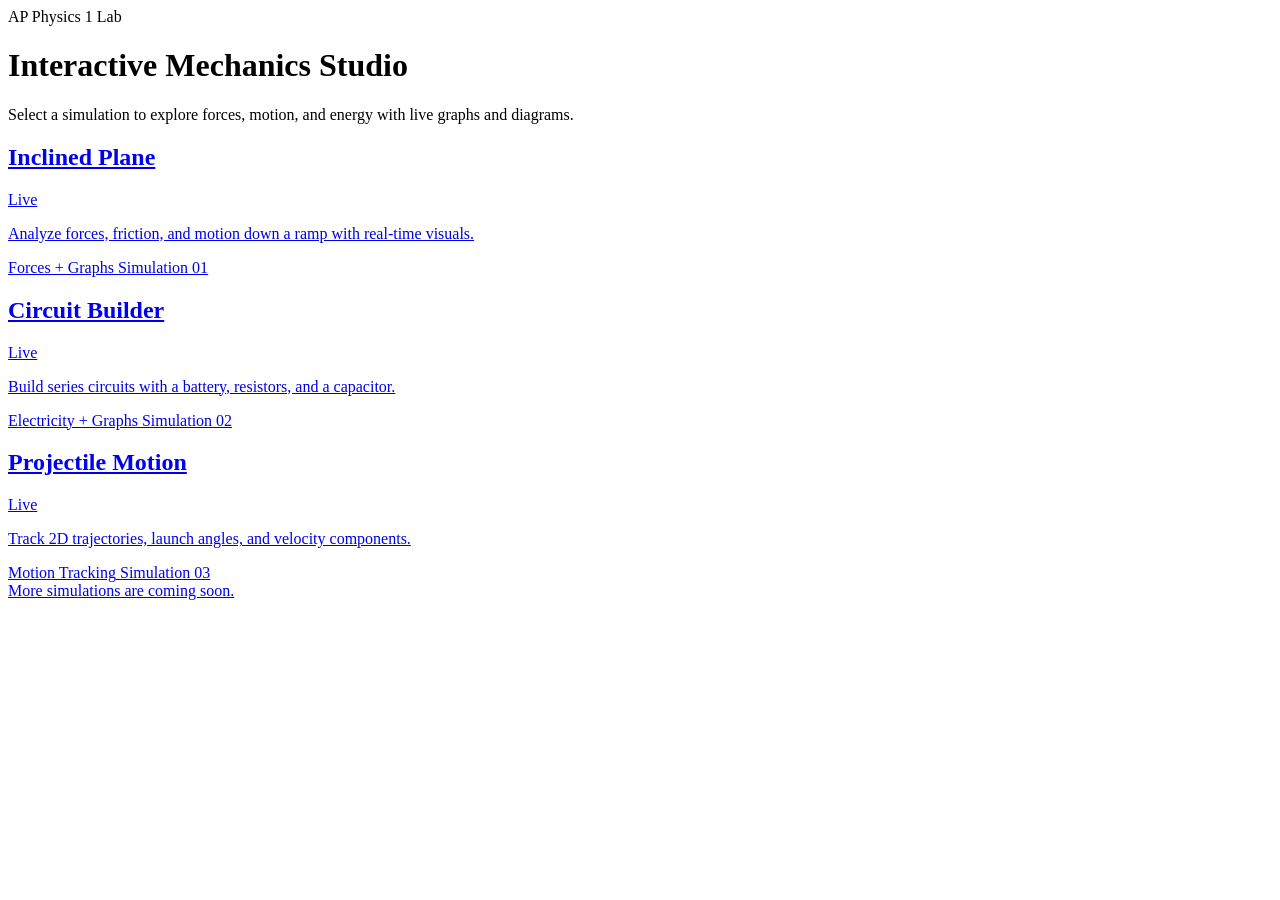
==== index.html @ 753009b0 "Create index.html" ====
<!DOCTYPE html>
<html lang="en">
<head>
    <meta charset="UTF-8">
    <meta name="viewport" content="width=device-width, initial-scale=1.0">
    <title>Physics Sim Lab</title>
    <link rel="preconnect" href="https://fonts.googleapis.com">
    <link rel="preconnect" href="https://fonts.gstatic.com" crossorigin>
    <link href="https://fonts.googleapis.com/css2?family=Fraunces:wght@600;700&family=Space+Grotesk:wght@400;500;600&display=swap" rel="stylesheet">
    <link rel="stylesheet" href="menu.css">
</head>
<body>
    <header class="menu-hero">
        <span class="menu-hero__badge">AP Physics 1 Lab</span>
        <h1>Interactive Mechanics Studio</h1>
        <p>Select a simulation to explore forces, motion, and energy with live graphs and diagrams.</p>
    </header>

    <main class="menu-grid">
        <a class="menu-card" href="inclined-plane.html">
            <div class="menu-card__header">
                <h2>Inclined Plane</h2>
                <span class="menu-card__tag">Live</span>
            </div>
            <p>Analyze forces, friction, and motion down a ramp with real-time visuals.</p>
            <div class="menu-card__meta">
                <span>Forces + Graphs</span>
                <span>Simulation 01</span>
            </div>
        </a>

        <a class="menu-card" href="circuit-builder.html">
            <div class="menu-card__header">
                <h2>Circuit Builder</h2>
                <span class="menu-card__tag">Live</span>
            </div>
            <p>Build series circuits with a battery, resistors, and a capacitor.</p>
            <div class="menu-card__meta">
                <span>Electricity + Graphs</span>
                <span>Simulation 02</span>
            </div>
        </a>

        <a class="menu-card" href="2d-motion.html">
            <div class="menu-card__header">
                    <h2>Projectile Motion</h2>
                <span class="menu-card__tag">Live</span>
            </div>
                <p>Track 2D trajectories, launch angles, and velocity components.</p>
            <div class="menu-card__meta">
                <span>Motion Tracking</span>
                <span>Simulation 03</span>
            </div>
        </div>
    </main>

    <footer class="menu-footer">More simulations are coming soon.</footer>
</body>
</html>
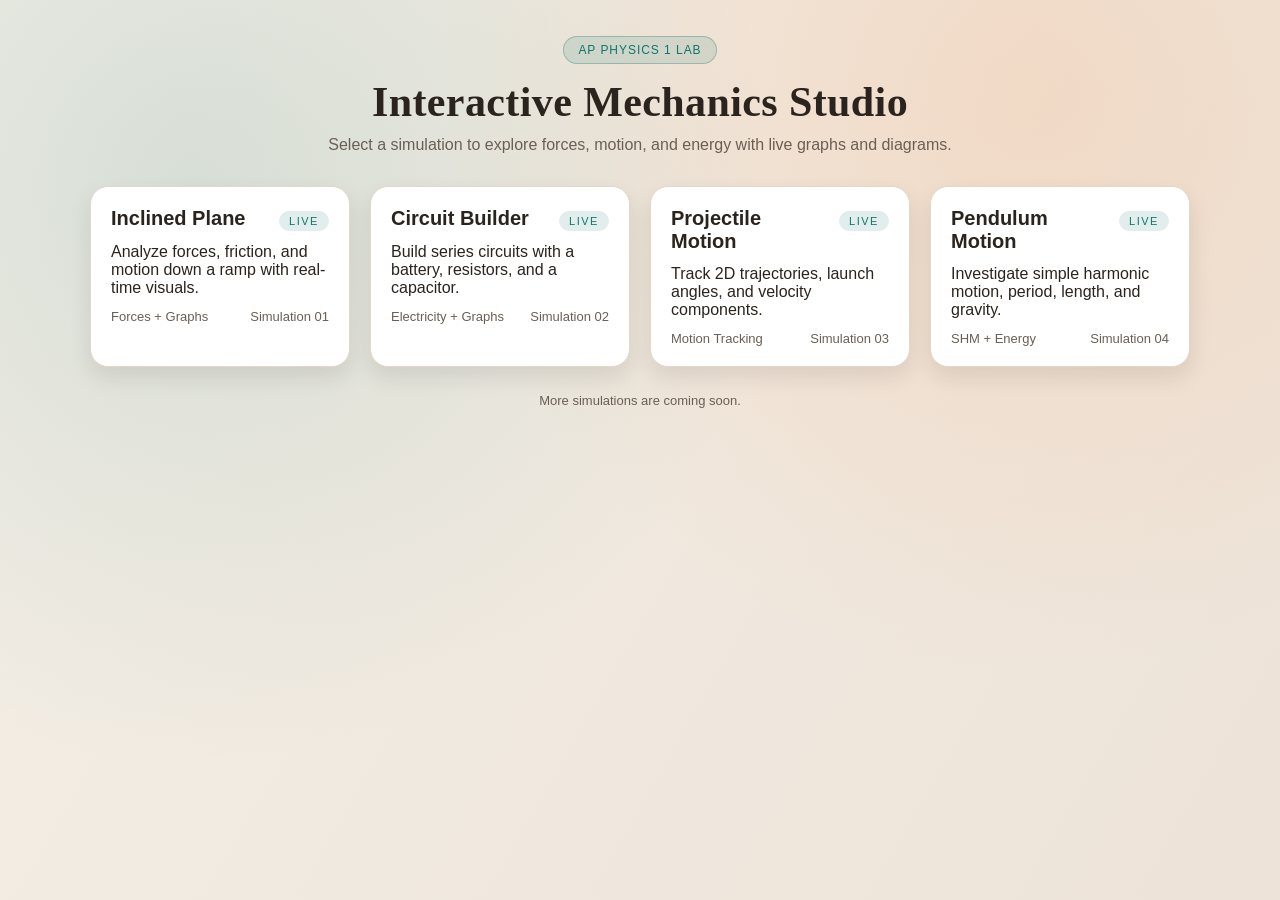
==== commit 1d424b5d: "Update index.html" ====
--- a/index.html
+++ b/index.html
@@ -43,15 +43,27 @@
 
         <a class="menu-card" href="2d-motion.html">
             <div class="menu-card__header">
-                    <h2>Projectile Motion</h2>
+                <h2>Projectile Motion</h2>
                 <span class="menu-card__tag">Live</span>
             </div>
-                <p>Track 2D trajectories, launch angles, and velocity components.</p>
+            <p>Track 2D trajectories, launch angles, and velocity components.</p>
             <div class="menu-card__meta">
                 <span>Motion Tracking</span>
                 <span>Simulation 03</span>
             </div>
-        </div>
+        </a>
+
+        <a class="menu-card" href="pendulum.html">
+            <div class="menu-card__header">
+                <h2>Pendulum Motion</h2>
+                <span class="menu-card__tag">Live</span>
+            </div>
+            <p>Investigate simple harmonic motion, period, length, and gravity.</p>
+            <div class="menu-card__meta">
+                <span>SHM + Energy</span>
+                <span>Simulation 04</span>
+            </div>
+        </a>
     </main>
 
     <footer class="menu-footer">More simulations are coming soon.</footer>
--- a/menu.css
+++ b/menu.css
@@ -0,0 +1,150 @@
+:root {
+    --bg: #f4efe7;
+    --bg-accent: #ede3d8;
+    --card: #ffffff;
+    --card-border: #e3d7c9;
+    --text: #2b241e;
+    --muted: #6b5f55;
+    --accent: #0f766e;
+    --accent-2: #f97316;
+    --shadow: 0 20px 45px rgba(34, 24, 16, 0.14);
+    --shadow-soft: 0 10px 22px rgba(34, 24, 16, 0.1);
+    --font-body: "Space Grotesk", -apple-system, BlinkMacSystemFont, "Segoe UI", sans-serif;
+    --font-display: "Fraunces", "Times New Roman", serif;
+}
+
+* {
+    box-sizing: border-box;
+    margin: 0;
+    padding: 0;
+    font-family: var(--font-body);
+}
+
+body {
+    background: radial-gradient(circle at 15% 20%, rgba(15, 118, 110, 0.12), transparent 45%),
+        radial-gradient(circle at 80% 10%, rgba(249, 115, 22, 0.12), transparent 45%),
+        linear-gradient(120deg, var(--bg), var(--bg-accent));
+    color: var(--text);
+    min-height: 100vh;
+    padding: 36px 20px 48px;
+    display: flex;
+    flex-direction: column;
+    align-items: center;
+}
+
+.menu-hero {
+    text-align: center;
+    max-width: 720px;
+    margin-bottom: 32px;
+}
+
+.menu-hero__badge {
+    display: inline-flex;
+    align-items: center;
+    gap: 8px;
+    background: rgba(15, 118, 110, 0.12);
+    color: var(--accent);
+    border: 1px solid rgba(15, 118, 110, 0.3);
+    border-radius: 999px;
+    padding: 6px 14px;
+    font-size: 12px;
+    letter-spacing: 0.08em;
+    text-transform: uppercase;
+    margin-bottom: 14px;
+}
+
+.menu-hero h1 {
+    font-family: var(--font-display);
+    font-size: clamp(30px, 4vw, 42px);
+    font-weight: 700;
+    letter-spacing: 0.4px;
+}
+
+.menu-hero p {
+    margin-top: 10px;
+    color: var(--muted);
+    font-size: 16px;
+}
+
+.menu-grid {
+    width: 100%;
+    max-width: 1100px;
+    display: grid;
+    grid-template-columns: repeat(auto-fit, minmax(260px, 1fr));
+    gap: 20px;
+}
+
+.menu-card {
+    background: var(--card);
+    border: 1px solid var(--card-border);
+    border-radius: 18px;
+    padding: 20px;
+    box-shadow: var(--shadow-soft);
+    text-decoration: none;
+    color: inherit;
+    display: flex;
+    flex-direction: column;
+    gap: 12px;
+    transition: transform 0.2s ease, box-shadow 0.2s ease, border-color 0.2s ease;
+}
+
+.menu-card:hover {
+    transform: translateY(-2px);
+    box-shadow: var(--shadow);
+    border-color: rgba(15, 118, 110, 0.35);
+}
+
+.menu-card__header {
+    display: flex;
+    align-items: baseline;
+    justify-content: space-between;
+    gap: 12px;
+}
+
+.menu-card__header h2 {
+    font-size: 20px;
+    font-weight: 600;
+}
+
+.menu-card__tag {
+    font-size: 11px;
+    text-transform: uppercase;
+    letter-spacing: 0.14em;
+    color: var(--accent);
+    background: rgba(15, 118, 110, 0.12);
+    padding: 4px 10px;
+    border-radius: 999px;
+}
+
+.menu-card__meta {
+    font-size: 13px;
+    color: var(--muted);
+    display: flex;
+    justify-content: space-between;
+}
+
+.menu-card.is-disabled {
+    opacity: 0.6;
+    pointer-events: none;
+}
+
+.menu-card.is-disabled .menu-card__tag {
+    color: var(--accent-2);
+    background: rgba(249, 115, 22, 0.12);
+}
+
+.menu-footer {
+    margin-top: 26px;
+    color: var(--muted);
+    font-size: 13px;
+}
+
+@media (max-width: 640px) {
+    body {
+        padding: 24px 16px 36px;
+    }
+
+    .menu-hero p {
+        font-size: 15px;
+    }
+}
